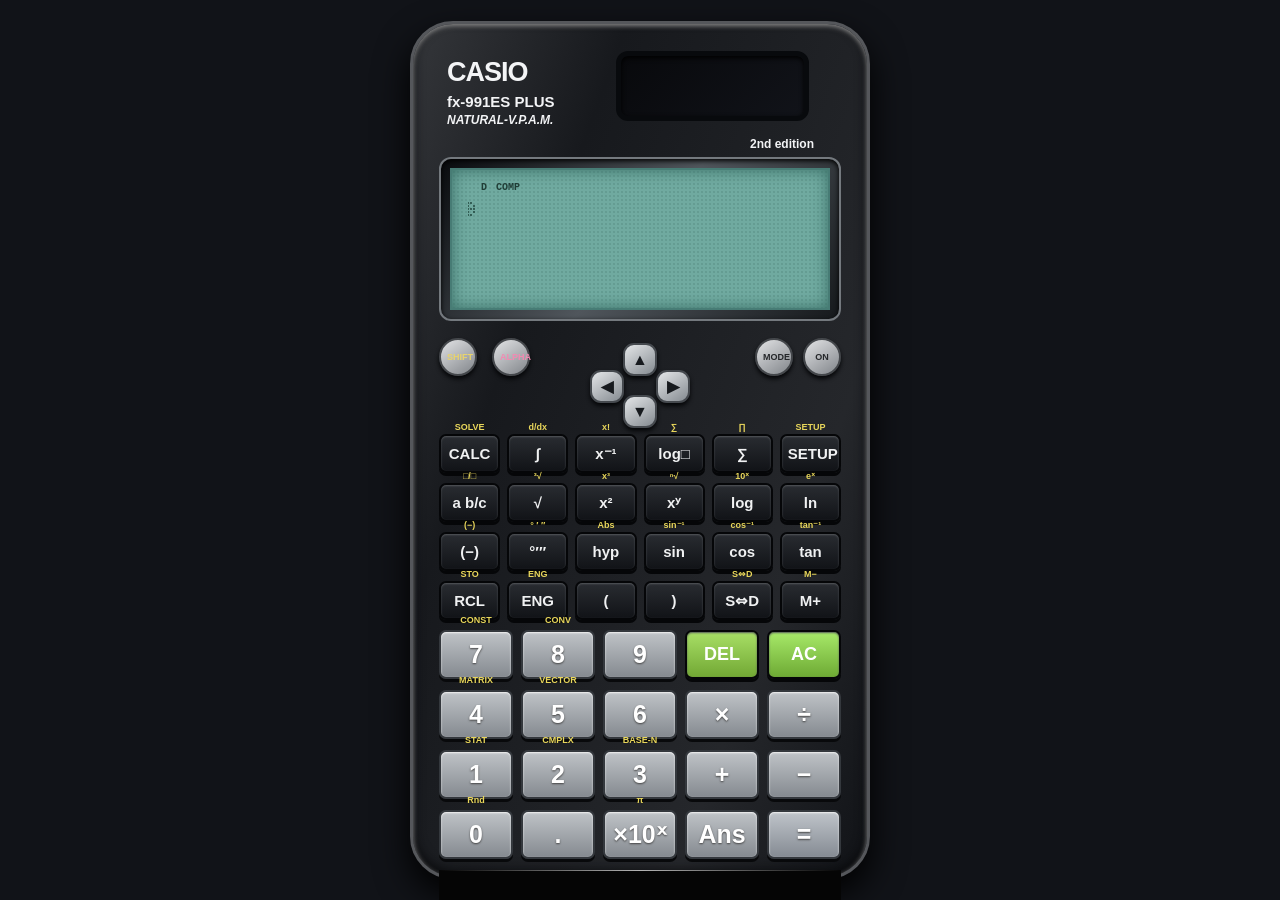
==== cal/index.html @ faed2638 "Add files via upload" ====
<!DOCTYPE html>
<html lang="en">
<head>
  <meta charset="utf-8">
  <meta name="viewport" content="width=device-width, initial-scale=1">
  <meta name="theme-color" content="#17191d">
  <title>DEXO3 | fx-991ES PLUS 2nd Edition Web Calculator</title>
  <link rel="stylesheet" href="css/style.css">
  <link rel="stylesheet" href="css/responsive.css">
  <link rel="stylesheet" href="../css/footer.css">
  <link rel="icon" type="image/x-icon" href="../assest/logo/logo.svg">
</head>
<body>
  <main class="stage">
    <section class="calculator" aria-label="Scientific calculator">
      <div class="solar" aria-hidden="true"></div>
      <header class="top-brand">
        <div class="casio">CASIO</div>
        <div class="model">fx-991ES PLUS</div>
        <div class="natural">NATURAL-V.P.A.M.</div>
        <div class="edition">2nd edition</div>
      </header>

      <section class="lcd-frame" aria-label="Calculator display">
        <div class="lcd">
          <div class="lcd-status">
            <span id="status-shift"></span>
            <span id="status-alpha"></span>
            <span id="status-angle">D</span>
            <span id="status-mode">COMP</span>
            <span id="status-memory"></span>
          </div>
          <div class="lcd-content">
            <canvas id="lcd-canvas" width="384" height="112" aria-label="Dot matrix display"></canvas>
          </div>
          <div id="lcd-menu" class="lcd-menu" hidden></div>
        </div>
      </section>

      <section class="key-area">
        <div class="top-controls">
          <div class="control-group left-controls">
            <button class="round-key shift-key" data-key="SHIFT" aria-label="Shift">SHIFT</button>
            <button class="round-key alpha-key" data-key="ALPHA" aria-label="Alpha">ALPHA</button>
          </div>
          <div class="nav-pad" aria-label="Navigation">
            <button data-key="UP" aria-label="Up">▲</button>
            <button data-key="LEFT" aria-label="Left">◀</button>
            <button data-key="RIGHT" aria-label="Right">▶</button>
            <button data-key="DOWN" aria-label="Down">▼</button>
          </div>
          <div class="control-group right-controls">
            <button class="round-key" data-key="MODE">MODE</button>
            <button class="round-key" data-key="ON">ON</button>
          </div>
        </div>

        <div class="key-row">
          <button class="key" data-key="CALC"><small class="yellow">SOLVE</small>CALC</button>
          <button class="key" data-key="INTEGRAL"><small class="yellow">d/dx</small>∫</button>
          <button class="key" data-key="POWER"><small class="yellow">x!</small>x⁻¹</button>
          <button class="key" data-key="LOGBASE"><small class="yellow">∑</small>log□</button>
          <button class="key" data-key="SUM"><small class="yellow">∏</small>∑</button>
          <button class="key" data-key="SETUP"><small class="yellow">SETUP</small>SETUP</button>
        </div>
        <div class="key-row">
          <button class="key" data-key="FRACTION"><small class="yellow">□/□</small>a b/c</button>
          <button class="key" data-key="SQRT"><small class="yellow">³√</small>√</button>
          <button class="key" data-key="SQUARE"><small class="yellow">x³</small>x²</button>
          <button class="key" data-key="POWER"><small class="yellow">ⁿ√</small>xʸ</button>
          <button class="key" data-key="LOG"><small class="yellow">10ˣ</small>log</button>
          <button class="key" data-key="LN"><small class="yellow">eˣ</small>ln</button>
        </div>
        <div class="key-row">
          <button class="key" data-key="NEGATIVE"><small class="yellow">(−)</small>(−)</button>
          <button class="key" data-key="DMS"><small class="yellow">° ′ ″</small>°′″</button>
          <button class="key" data-key="HYP"><small class="yellow">Abs</small>hyp</button>
          <button class="key" data-key="SIN"><small class="yellow">sin⁻¹</small>sin</button>
          <button class="key" data-key="COS"><small class="yellow">cos⁻¹</small>cos</button>
          <button class="key" data-key="TAN"><small class="yellow">tan⁻¹</small>tan</button>
        </div>
        <div class="key-row">
          <button class="key" data-key="RECALL"><small class="yellow">STO</small>RCL</button>
          <button class="key" data-key="ENG"><small class="yellow">ENG</small>ENG</button>
          <button class="key" data-key="LPAREN">(</button>
          <button class="key" data-key="RPAREN">)</button>
          <button class="key" data-key="SDF"><small class="yellow">S⇔D</small>S⇔D</button>
          <button class="key" data-key="MPLUS"><small class="yellow">M−</small>M+</button>
        </div>

        <div class="key-row number-row">
          <button class="key number" data-key="7"><small>CONST</small>7</button>
          <button class="key number" data-key="8"><small>CONV</small>8</button>
          <button class="key number" data-key="9">9</button>
          <button class="key delete-key" data-key="DEL">DEL</button>
          <button class="key clear-key" data-key="AC">AC</button>
        </div>
        <div class="key-row number-row">
          <button class="key number" data-key="4"><small>MATRIX</small>4</button>
          <button class="key number" data-key="5"><small>VECTOR</small>5</button>
          <button class="key number" data-key="6">6</button>
          <button class="key number" data-key="MULTIPLY">×</button>
          <button class="key number" data-key="DIVIDE">÷</button>
        </div>
        <div class="key-row number-row">
          <button class="key number" data-key="1"><small>STAT</small>1</button>
          <button class="key number" data-key="2"><small>CMPLX</small>2</button>
          <button class="key number" data-key="3"><small>BASE-N</small>3</button>
          <button class="key number" data-key="PLUS">+</button>
          <button class="key number" data-key="MINUS">−</button>
        </div>
        <div class="key-row number-row">
          <button class="key number" data-key="0"><small>Rnd</small>0</button>
          <button class="key number" data-key="DOT">.</button>
          <button class="key number" data-key="EXP"><small>π</small>×10ˣ</button>
          <button class="key number" data-key="ANS">Ans</button>
          <button class="key number equals-key" data-key="EQUALS">=</button>
        </div>
      </section>
      <div id="footer-container"></div>
    </section>
  </main>

  <script src="js/engine.js"></script>
  <script src="js/display.js"></script>
  <script src="js/memory.js"></script>
  <script src="js/setup.js"></script>
  <script src="js/modes.js"></script>
  <script src="js/app.js"></script>
  <script src="js/keyboard.js"></script>
  <script src="../js/footeropening.js" defer></script>
</body>
</html>
---- cal/css/style.css ----
* { box-sizing: border-box; }
html, body { width:100%; height:100%; margin:0; }
body {
  overflow:hidden; background:#111318; color:#f2f3f4;
  font-family:Arial,Helvetica,sans-serif;
}
button { font:inherit; -webkit-tap-highlight-color:transparent; user-select:none; }
button:focus-visible { outline:2px solid #f2d85b; outline-offset:2px; }
.stage {
  width:100%; height:100%; display:flex; align-items:center;
  justify-content:center; overflow:hidden; padding:8px;
}
.calculator {
  --scale: 1;
  width:460px; height:858px; flex:none; position:relative;
  padding:25px 26px 22px; border-radius:43px;
  border:3px solid #55575b;
  background:linear-gradient(110deg,#34363a,#17191d 28%,#25272b 75%,#111317);
  box-shadow:0 15px 35px #000,inset 0 2px 5px #888,inset 0 -5px 12px #08090b;
  transform:scale(var(--scale)); transform-origin:center center;
}
.solar {
  position:absolute; top:27px; right:58px; width:193px; height:70px;
  border:5px solid #080a0d; border-radius:12px;
  background:linear-gradient(135deg,#08090c,#111319);
  box-shadow:inset 0 2px 5px #000;
}
.top-brand { height:108px; position:relative; padding:8px; color:#f3f4f6; }
.casio { font-size:27px; font-weight:900; letter-spacing:-1px; margin-bottom:5px; }
.model { font-size:15px; font-weight:800; }
.natural { font-size:12px; font-style:italic; font-weight:900; margin-top:3px; }
.edition { position:absolute; top:88px; right:27px; font-size:12px; font-weight:bold; }
.lcd-frame {
  height:164px; padding:9px; border-radius:12px;
  background:linear-gradient(130deg,#090b0e,#50565c,#16191c);
  border:2px solid #74797e; box-shadow:inset 0 2px 5px #000;
}
.lcd {
  position:relative; height:100%; overflow:hidden; padding:8px 11px;
  color:#203d36; background-color:#70aaa0; border:2px solid #477c75;
  box-shadow:inset 0 0 15px #386d65;
  background-image:radial-gradient(circle,rgba(31,75,66,.14) .8px,transparent 1px);
  background-size:4px 4px;
}
.lcd-status {
  height:19px; display:flex; gap:9px; align-items:center;
  font: bold 10px "Courier New",monospace; white-space:nowrap;
}
.lcd-content { height:112px; width:100%; overflow:hidden; }
#lcd-canvas { display:block; width:100%; height:100%; image-rendering:pixelated; }
.lcd-menu {
  position:absolute; inset:28px 5px 5px; z-index:5; overflow:auto;
  background-color:#70aaa0;
  background-image:radial-gradient(circle,rgba(31,75,66,.18) .8px,transparent 1px);
  background-size:4px 4px;
  color:#203d36; font: bold 13px/1.7 "Courier New",monospace;
}
.lcd-menu div { padding:0 4px; }
.lcd-menu .selected { background:#254c43; color:#a6d6c6; }
.key-area { margin-top:17px; }
.top-controls { height:96px; display:flex; align-items:flex-start; justify-content:space-between; position:relative; }
.control-group { display:flex; gap:15px; align-items:center; }
.control-group:last-child { gap:10px; }
.round-key {
  width:38px; height:38px; border-radius:50%;
  background:linear-gradient(145deg,#e2e3e5,#81858a);
  color:#25272a; border:2px solid #44474b; font-size:9px; font-weight:900;
  box-shadow:0 3px 4px #050608; cursor:pointer;
}
.shift-key { color:#e8d36b; } .alpha-key { color:#f28ab2; }
.nav-pad { position:absolute; left:50%; top:5px; width:100px; height:85px; transform:translateX(-50%); }
.nav-pad button {
  position:absolute; width:34px; height:33px; border:2px solid #45494e;
  border-radius:11px; background:linear-gradient(145deg,#e4e6e8,#858b91);
  color:#171a1e; font-weight:900; cursor:pointer; box-shadow:0 3px 4px #050608;
}
.nav-pad button:nth-child(1) { top:0; left:33px; }
.nav-pad button:nth-child(2) { top:27px; left:0; }
.nav-pad button:nth-child(3) { top:27px; right:0; }
.nav-pad button:nth-child(4) { bottom:0; left:33px; }
.key-row { display:grid; grid-template-columns:repeat(6,minmax(0,1fr)); gap:7px; margin-bottom:10px; }
.key {
  height:39px; position:relative; border-radius:7px;
  background:linear-gradient(180deg,#292c31,#111317);
  border:2px solid #050608; color:#f0f1f2; font-size:15px; font-weight:800;
  box-shadow:0 3px 0 #050608,inset 0 1px 2px #55585c; cursor:pointer;
}
.key:active,.round-key:active,.nav-pad button:active { transform:translateY(2px); box-shadow:none; }
.key small {
  position:absolute; left:0; right:0; top:-14px; font-size:9px;
  white-space:nowrap; text-align:center; font-weight:900; color:#e9d75b;
}
.number-row { grid-template-columns:repeat(5,minmax(0,1fr)); gap:8px; margin-top:3px; margin-bottom:11px; }
.number {
  height:49px; background:linear-gradient(180deg,#bfc3c7,#858a90);
  border:2px solid #34383d; color:#fff; font-size:25px;
  text-shadow:0 1px 2px #444; box-shadow:0 3px 0 #08090b,inset 0 1px 2px #f3f3f3;
}
.number small { top:-17px; font-size:9px; color:#e9d75b; text-shadow:none; }
.delete-key,.clear-key { height:49px; color:#fff; font-size:18px; }
.delete-key { background:linear-gradient(#a8df66,#72a834); }
.clear-key { background:linear-gradient(#a7e969,#6eaa34); }
.equals-key { background:linear-gradient(#bfc4ca,#858b93); font-size:25px; }
.calculator-bottom {
  margin-top:18px; padding:0 7px; display:flex; justify-content:space-between;
  font-size:9px; font-weight:900; letter-spacing:1px; color:#b9bdc1;
}
---- cal/css/responsive.css ----
@media (max-width: 700px), (max-height: 900px) {
  .calculator {
    --scale: min(
      calc((100vw - 16px) / 460),
      calc((100vh - 16px) / 858),
      1
    );
  }
}
@media (max-width: 360px) {
  .calculator { --scale:min(calc((100vw - 8px) / 460),calc((100vh - 8px) / 858),1); }
}
---- css/footer.css ----
/* DEXO3 PREMIUM FOOTER */

.dexo-footer {
  position: relative;
  overflow: hidden;
  background: #050505;
  color: #fff;
  font-family: Arial, Helvetica, sans-serif;
  padding: 85px 7% 25px;
  isolation: isolate;
}

.footer-top-line {
  position: absolute;
  top: 0;
  left: 0;
  width: 100%;
  height: 1px;
  background: linear-gradient(
    90deg,
    transparent,
    #fff,
    transparent
  );
  opacity: .7;
}

.footer-container {
  max-width: 1450px;
  margin: auto;
}

.footer-main {
  display: flex;
  justify-content: space-between;
  gap: 60px;
  padding-bottom: 85px;
}

/* BRAND */

.footer-logo {
  display: inline-block;
  color: white;
  font-size: 43px;
  font-weight: 900;
  letter-spacing: -3px;
  text-decoration: none;
  transition: .4s ease;
}

.footer-logo span {
  color: #888;
}

.footer-logo i {
  color: white;
  font-style: normal;
}

.footer-logo:hover {
  letter-spacing: 1px;
  transform: translateY(-3px);
}

.footer-brand p {
  color: #888;
  font-size: 14px;
  line-height: 1.9;
  margin: 22px 0;
}

.footer-visit {
  display: inline-flex;
  gap: 15px;
  align-items: center;
  color: white;
  text-decoration: none;
  font-size: 11px;
  letter-spacing: 2px;
  font-weight: bold;
  padding-bottom: 8px;
  border-bottom: 1px solid #555;
  transition: .3s;
}

.footer-visit span {
  transition: transform .3s;
}

.footer-visit:hover {
  border-color: white;
}

.footer-visit:hover span {
  transform: translate(4px, -4px);
}

/* LINKS */

.footer-links {
  display: grid;
  grid-template-columns: repeat(3, minmax(110px, 1fr));
  gap: 55px;
}

.footer-column {
  display: flex;
  flex-direction: column;
  gap: 17px;
}

.footer-column h4 {
  font-size: 11px;
  letter-spacing: 2px;
  color: #fff;
  margin: 0 0 10px;
}

.footer-column a {
  width: fit-content;
  text-decoration: none;
  color: #777;
  font-size: 13px;
  transition: .3s ease;
}

.footer-column a:hover {
  color: #fff;
  transform: translateX(5px);
}

/* LARGE BRAND TEXT */

.footer-big-text {
  font-size: clamp(90px, 19vw, 260px);
  line-height: .85;
  font-weight: 950;
  letter-spacing: -0.095em;
  white-space: nowrap;
  text-align: center;
  color: #f5f5f5;
  opacity: .95;
  user-select: none;
  animation: footerReveal 1.2s ease both;
}

.footer-big-text span {
  color: #666;
}

/* BOTTOM */

.footer-bottom {
  display: flex;
  justify-content: space-between;
  align-items: center;
  flex-wrap: wrap;
  gap: 20px;
  margin-top: 65px;
  padding-top: 25px;
  border-top: 1px solid #242424;
}

.footer-bottom p,
.back-top {
  color: #777;
  font-size: 10px;
  letter-spacing: 1.5px;
  text-decoration: none;
}

.footer-status {
  display: flex;
  align-items: center;
  gap: 10px;
}

.status-dot {
  width: 7px;
  height: 7px;
  border-radius: 50%;
  background: #fff;
  box-shadow: 0 0 12px #fff;
  animation: statusPulse 1.8s infinite;
}

.back-top {
  transition: .3s;
}

.back-top:hover {
  color: white;
}

/* ANIMATIONS */

@keyframes statusPulse {
  0%, 100% {
    opacity: 1;
    box-shadow: 0 0 12px #fff;
  }
  50% {
    opacity: .3;
    box-shadow: 0 0 2px #fff;
  }
}

@keyframes footerReveal {
  from {
    opacity: 0;
    transform: translateY(35px);
  }
  to {
    opacity: .95;
    transform: translateY(0);
  }
}

/* RESPONSIVE */

@media (max-width: 850px) {
  .footer-main {
    flex-direction: column;
    gap: 55px;
  }

  .footer-links {
    gap: 25px;
  }
}

@media (max-width: 550px) {
  .dexo-footer {
    padding: 60px 6% 25px;
  }

  .footer-links {
    grid-template-columns: repeat(2, 1fr);
    row-gap: 40px;
  }

  .footer-big-text {
    font-size: 21vw;
  }

  .footer-bottom {
    flex-direction: column;
    align-items: flex-start;
    margin-top: 45px;
  }
}

@media (prefers-reduced-motion: reduce) {
  .dexo-footer *,
  .dexo-footer *::before,
  .dexo-footer *::after {
    animation: none !important;
    transition: none !important;
  }
}
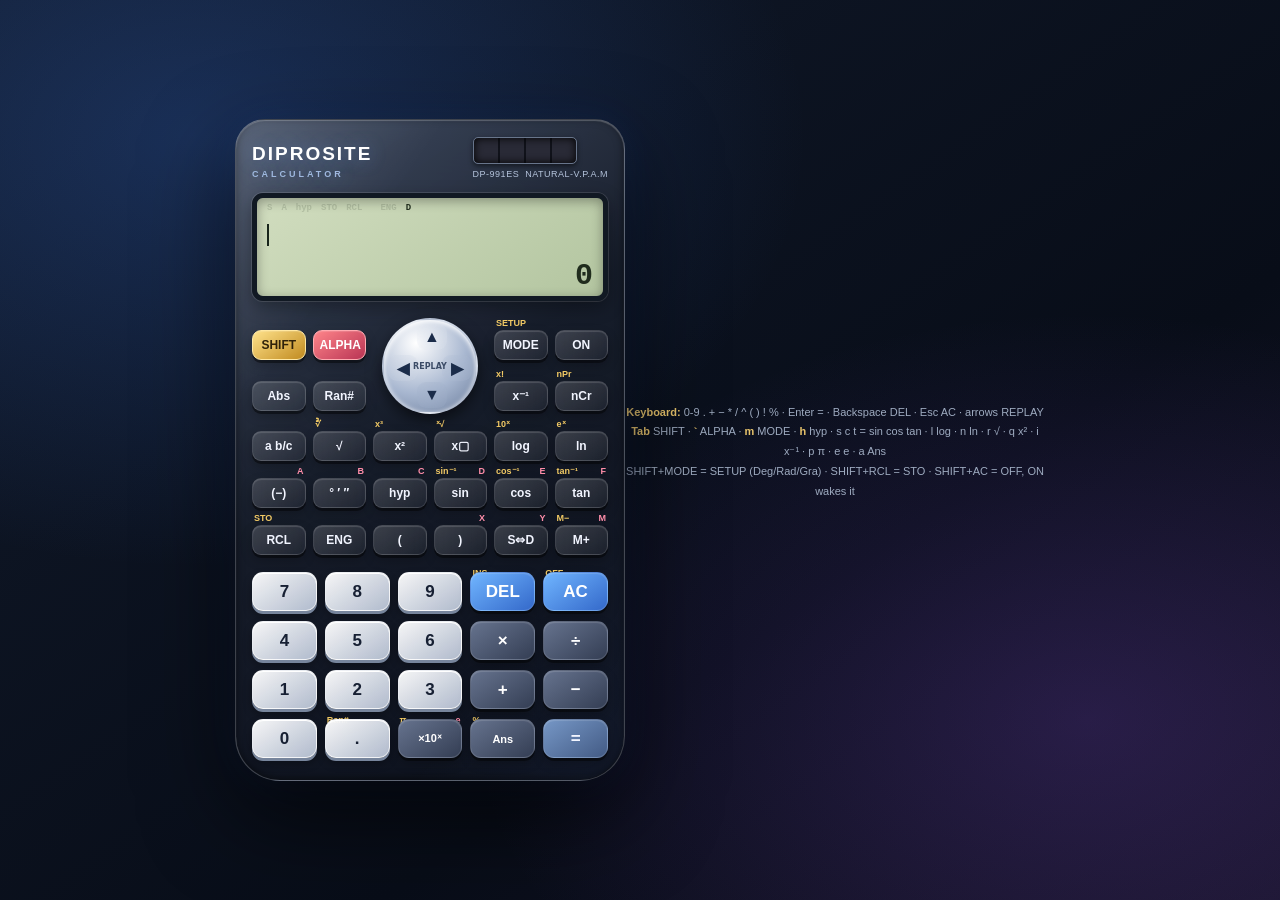
==== commit e87b4a16: "Add files via upload" ====
--- a/cal/index.html
+++ b/cal/index.html
@@ -1,133 +1 @@
-<!DOCTYPE html>
-<html lang="en">
-<head>
-  <meta charset="utf-8">
-  <meta name="viewport" content="width=device-width, initial-scale=1">
-  <meta name="theme-color" content="#17191d">
-  <title>DEXO3 | fx-991ES PLUS 2nd Edition Web Calculator</title>
-  <link rel="stylesheet" href="css/style.css">
-  <link rel="stylesheet" href="css/responsive.css">
-  <link rel="stylesheet" href="../css/footer.css">
-  <link rel="icon" type="image/x-icon" href="../assest/logo/logo.svg">
-</head>
-<body>
-  <main class="stage">
-    <section class="calculator" aria-label="Scientific calculator">
-      <div class="solar" aria-hidden="true"></div>
-      <header class="top-brand">
-        <div class="casio">CASIO</div>
-        <div class="model">fx-991ES PLUS</div>
-        <div class="natural">NATURAL-V.P.A.M.</div>
-        <div class="edition">2nd edition</div>
-      </header>
-
-      <section class="lcd-frame" aria-label="Calculator display">
-        <div class="lcd">
-          <div class="lcd-status">
-            <span id="status-shift"></span>
-            <span id="status-alpha"></span>
-            <span id="status-angle">D</span>
-            <span id="status-mode">COMP</span>
-            <span id="status-memory"></span>
-          </div>
-          <div class="lcd-content">
-            <canvas id="lcd-canvas" width="384" height="112" aria-label="Dot matrix display"></canvas>
-          </div>
-          <div id="lcd-menu" class="lcd-menu" hidden></div>
-        </div>
-      </section>
-
-      <section class="key-area">
-        <div class="top-controls">
-          <div class="control-group left-controls">
-            <button class="round-key shift-key" data-key="SHIFT" aria-label="Shift">SHIFT</button>
-            <button class="round-key alpha-key" data-key="ALPHA" aria-label="Alpha">ALPHA</button>
-          </div>
-          <div class="nav-pad" aria-label="Navigation">
-            <button data-key="UP" aria-label="Up">▲</button>
-            <button data-key="LEFT" aria-label="Left">◀</button>
-            <button data-key="RIGHT" aria-label="Right">▶</button>
-            <button data-key="DOWN" aria-label="Down">▼</button>
-          </div>
-          <div class="control-group right-controls">
-            <button class="round-key" data-key="MODE">MODE</button>
-            <button class="round-key" data-key="ON">ON</button>
-          </div>
-        </div>
-
-        <div class="key-row">
-          <button class="key" data-key="CALC"><small class="yellow">SOLVE</small>CALC</button>
-          <button class="key" data-key="INTEGRAL"><small class="yellow">d/dx</small>∫</button>
-          <button class="key" data-key="POWER"><small class="yellow">x!</small>x⁻¹</button>
-          <button class="key" data-key="LOGBASE"><small class="yellow">∑</small>log□</button>
-          <button class="key" data-key="SUM"><small class="yellow">∏</small>∑</button>
-          <button class="key" data-key="SETUP"><small class="yellow">SETUP</small>SETUP</button>
-        </div>
-        <div class="key-row">
-          <button class="key" data-key="FRACTION"><small class="yellow">□/□</small>a b/c</button>
-          <button class="key" data-key="SQRT"><small class="yellow">³√</small>√</button>
-          <button class="key" data-key="SQUARE"><small class="yellow">x³</small>x²</button>
-          <button class="key" data-key="POWER"><small class="yellow">ⁿ√</small>xʸ</button>
-          <button class="key" data-key="LOG"><small class="yellow">10ˣ</small>log</button>
-          <button class="key" data-key="LN"><small class="yellow">eˣ</small>ln</button>
-        </div>
-        <div class="key-row">
-          <button class="key" data-key="NEGATIVE"><small class="yellow">(−)</small>(−)</button>
-          <button class="key" data-key="DMS"><small class="yellow">° ′ ″</small>°′″</button>
-          <button class="key" data-key="HYP"><small class="yellow">Abs</small>hyp</button>
-          <button class="key" data-key="SIN"><small class="yellow">sin⁻¹</small>sin</button>
-          <button class="key" data-key="COS"><small class="yellow">cos⁻¹</small>cos</button>
-          <button class="key" data-key="TAN"><small class="yellow">tan⁻¹</small>tan</button>
-        </div>
-        <div class="key-row">
-          <button class="key" data-key="RECALL"><small class="yellow">STO</small>RCL</button>
-          <button class="key" data-key="ENG"><small class="yellow">ENG</small>ENG</button>
-          <button class="key" data-key="LPAREN">(</button>
-          <button class="key" data-key="RPAREN">)</button>
-          <button class="key" data-key="SDF"><small class="yellow">S⇔D</small>S⇔D</button>
-          <button class="key" data-key="MPLUS"><small class="yellow">M−</small>M+</button>
-        </div>
-
-        <div class="key-row number-row">
-          <button class="key number" data-key="7"><small>CONST</small>7</button>
-          <button class="key number" data-key="8"><small>CONV</small>8</button>
-          <button class="key number" data-key="9">9</button>
-          <button class="key delete-key" data-key="DEL">DEL</button>
-          <button class="key clear-key" data-key="AC">AC</button>
-        </div>
-        <div class="key-row number-row">
-          <button class="key number" data-key="4"><small>MATRIX</small>4</button>
-          <button class="key number" data-key="5"><small>VECTOR</small>5</button>
-          <button class="key number" data-key="6">6</button>
-          <button class="key number" data-key="MULTIPLY">×</button>
-          <button class="key number" data-key="DIVIDE">÷</button>
-        </div>
-        <div class="key-row number-row">
-          <button class="key number" data-key="1"><small>STAT</small>1</button>
-          <button class="key number" data-key="2"><small>CMPLX</small>2</button>
-          <button class="key number" data-key="3"><small>BASE-N</small>3</button>
-          <button class="key number" data-key="PLUS">+</button>
-          <button class="key number" data-key="MINUS">−</button>
-        </div>
-        <div class="key-row number-row">
-          <button class="key number" data-key="0"><small>Rnd</small>0</button>
-          <button class="key number" data-key="DOT">.</button>
-          <button class="key number" data-key="EXP"><small>π</small>×10ˣ</button>
-          <button class="key number" data-key="ANS">Ans</button>
-          <button class="key number equals-key" data-key="EQUALS">=</button>
-        </div>
-      </section>
-      <div id="footer-container"></div>
-    </section>
-  </main>
-
-  <script src="js/engine.js"></script>
-  <script src="js/display.js"></script>
-  <script src="js/memory.js"></script>
-  <script src="js/setup.js"></script>
-  <script src="js/modes.js"></script>
-  <script src="js/app.js"></script>
-  <script src="js/keyboard.js"></script>
-  <script src="../js/footeropening.js" defer></script>
-</body>
-</html>
+<!DOCTYPE html><html lang="en"><head><meta charset="utf-8"><meta name="viewport" content="width=device-width,initial-scale=1"><title>Diprosite Calculator</title><link rel="icon" href="..\assets\logo\logo.svg" type="image/svg+xml"><link rel="stylesheet" href="..\css\cal.css"></head><body><div id="calc"><div class="top"><div class="brand">DIPROSITE<small>CALCULATOR</small></div><div><div class="solar"></div><div class="model">DP-991ES &nbsp;NATURAL-V.P.A.M</div></div></div><div class="lcd" id="lcd"><div class="ind"><span id="iS">S</span><span id="iA">A</span><span id="iH">hyp</span><span id="iSTO">STO</span><span id="iRCL">RCL</span><span id="iM"></span><span id="iE">ENG</span><span class="on" id="iD">D</span></div><div class="l1" id="l1"></div><div class="l2" id="l2"></div></div><div id="sci"></div><div id="num"></div></div><p class="help"><b>Keyboard:</b> 0-9 . + − * / ^ ( ) ! % · Enter = · Backspace DEL · Esc AC · arrows REPLAY<br><b>Tab</b> SHIFT · <b>`</b> ALPHA · <b>m</b> MODE · <b>h</b> hyp · s c t = sin cos tan · l log · n ln · r √ · q x² · i x⁻¹ · p π · e e · a Ans<br>SHIFT+MODE = SETUP (Deg/Rad/Gra) · SHIFT+RCL = STO · SHIFT+AC = OFF, ON wakes it</p><script src="../js/cal.js"></script></body></html>
